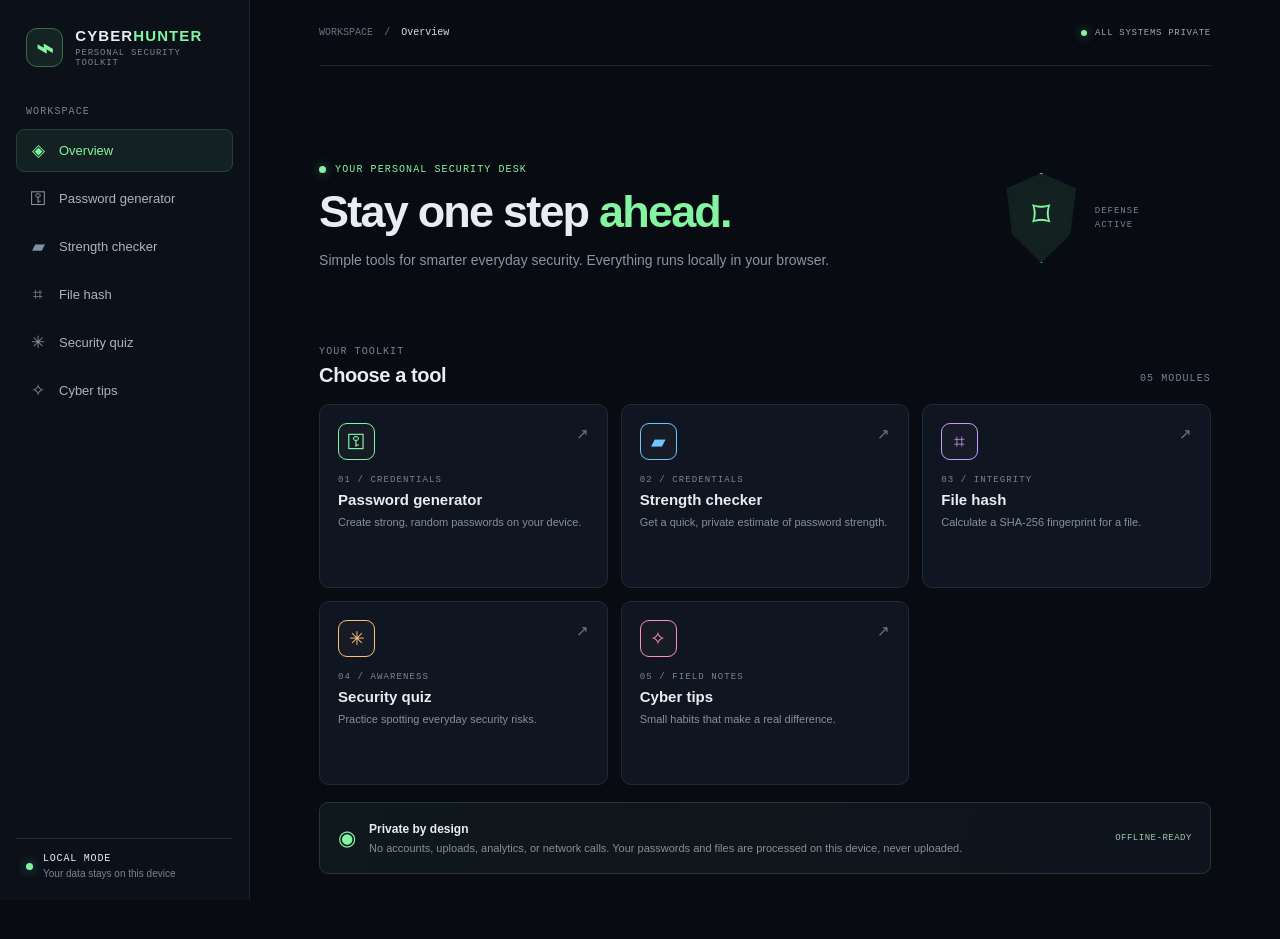
==== index.html @ 1e729fe3 "Add Cyber Hunter toolkit" ====
<!doctype html>
<html lang="en">
<head>
  <meta charset="UTF-8">
  <meta name="viewport" content="width=device-width, initial-scale=1">
  <meta name="theme-color" content="#080b12">
  <meta name="description" content="A local-first cybersecurity toolkit for stronger passwords and safer digital habits.">
  <title>Cyber Hunter — Desktop Security Toolkit</title>
  <link rel="stylesheet" href="style.css">
</head>
<body>
  <div class="app-shell">
    <aside class="sidebar">
      <a class="brand" href="#" aria-label="Cyber Hunter home"><span class="brand-mark" aria-hidden="true">⌁</span><span>CYBER<span class="brand-accent">HUNTER</span><small>PERSONAL SECURITY TOOLKIT</small></span></a>
      <p class="nav-label">WORKSPACE</p>
      <nav class="navigation" aria-label="Main navigation">
        <button class="nav-item active" type="button" data-panel="overview"><span aria-hidden="true">◈</span> Overview</button>
        <button class="nav-item" type="button" data-panel="password-generator"><span aria-hidden="true">⚿</span> Password generator</button>
        <button class="nav-item" type="button" data-panel="strength-checker"><span aria-hidden="true">▰</span> Strength checker</button>
        <button class="nav-item" type="button" data-panel="file-hash"><span aria-hidden="true">⌗</span> File hash</button>
        <button class="nav-item" type="button" data-panel="security-quiz"><span aria-hidden="true">✳</span> Security quiz</button>
        <button class="nav-item" type="button" data-panel="cyber-tips"><span aria-hidden="true">✧</span> Cyber tips</button>
      </nav>
      <div class="sidebar-footer"><span class="status-dot"></span><div><strong>LOCAL MODE</strong><small>Your data stays on this device</small></div></div>
    </aside>

    <main class="main-content">
      <header class="topbar"><div class="breadcrumb"><span>WORKSPACE</span><b>/</b><strong id="currentLocation">Overview</strong></div><div class="topbar-status"><span class="status-dot"></span> ALL SYSTEMS PRIVATE</div></header>

      <section id="overview" class="view active" aria-labelledby="welcomeTitle">
        <div class="welcome-row"><div><p class="eyebrow"><span class="status-dot"></span> YOUR PERSONAL SECURITY DESK</p><h1 id="welcomeTitle">Stay one step <span>ahead.</span></h1><p class="intro">Simple tools for smarter everyday security. Everything runs locally in your browser.</p></div><div class="shield-art" aria-hidden="true"><div class="shield">⌑</div><span>DEFENSE<br>ACTIVE</span></div></div>
        <div class="section-heading"><div><p class="eyebrow">YOUR TOOLKIT</p><h2>Choose a tool</h2></div><span class="section-count">05 MODULES</span></div>
        <div class="tool-grid">
          <button class="tool-card card-green" type="button" data-open="password-generator"><span class="card-icon" aria-hidden="true">⚿</span><span class="card-arrow" aria-hidden="true">↗</span><span class="card-kicker">01 / CREDENTIALS</span><strong>Password generator</strong><span>Create strong, random passwords on your device.</span></button>
          <button class="tool-card card-blue" type="button" data-open="strength-checker"><span class="card-icon" aria-hidden="true">▰</span><span class="card-arrow" aria-hidden="true">↗</span><span class="card-kicker">02 / CREDENTIALS</span><strong>Strength checker</strong><span>Get a quick, private estimate of password strength.</span></button>
          <button class="tool-card card-purple" type="button" data-open="file-hash"><span class="card-icon" aria-hidden="true">⌗</span><span class="card-arrow" aria-hidden="true">↗</span><span class="card-kicker">03 / INTEGRITY</span><strong>File hash</strong><span>Calculate a SHA-256 fingerprint for a file.</span></button>
          <button class="tool-card card-orange" type="button" data-open="security-quiz"><span class="card-icon" aria-hidden="true">✳</span><span class="card-arrow" aria-hidden="true">↗</span><span class="card-kicker">04 / AWARENESS</span><strong>Security quiz</strong><span>Practice spotting everyday security risks.</span></button>
          <button class="tool-card card-pink" type="button" data-open="cyber-tips"><span class="card-icon" aria-hidden="true">✧</span><span class="card-arrow" aria-hidden="true">↗</span><span class="card-kicker">05 / FIELD NOTES</span><strong>Cyber tips</strong><span>Small habits that make a real difference.</span></button>
        </div>
        <div class="privacy-banner"><span class="privacy-icon" aria-hidden="true">◉</span><div><strong>Private by design</strong><p>No accounts, uploads, analytics, or network calls. Your passwords and files are processed on this device, never uploaded.</p></div><span class="privacy-tag">OFFLINE-READY</span></div>
      </section>

      <section id="password-generator" class="view" aria-labelledby="generatorTitle" hidden>
        <div class="view-heading"><p class="eyebrow">01 / CREDENTIALS</p><h1 id="generatorTitle">Password <span>generator</span></h1><p class="intro">Generate a unique password with your device's secure random number generator.</p></div>
        <div class="workspace-card">
          <label class="field-label" for="generatedPassword">GENERATED PASSWORD</label>
          <div class="output-row"><input id="generatedPassword" class="password-output" type="text" readonly autocomplete="off" spellcheck="false" aria-label="Generated password"><button id="copyPassword" class="secondary-button" type="button">COPY</button><button id="generatePassword" class="icon-action" type="button" aria-label="Generate new password">↻</button></div>
          <div class="length-row"><label class="field-label" for="passwordLength">LENGTH <strong id="lengthValue">20</strong></label><input id="passwordLength" type="range" min="8" max="64" value="20"></div>
          <div class="options-grid">
            <label class="check-option"><input id="includeUppercase" type="checkbox" checked><span class="custom-check"></span> Uppercase letters <small>A–Z</small></label>
            <label class="check-option"><input id="includeLowercase" type="checkbox" checked><span class="custom-check"></span> Lowercase letters <small>a–z</small></label>
            <label class="check-option"><input id="includeNumbers" type="checkbox" checked><span class="custom-check"></span> Numbers <small>0–9</small></label>
            <label class="check-option"><input id="includeSymbols" type="checkbox" checked><span class="custom-check"></span> Symbols <small>!@#$…</small></label>
          </div>
          <p id="generatorMessage" class="feedback" aria-live="polite"></p>
          <button id="generatePasswordMain" class="primary-button" type="button"><span aria-hidden="true">✳</span> GENERATE PASSWORD</button>
        </div>
        <p class="note"><span aria-hidden="true">ⓘ</span> Use a different password for every account. Store it in a trusted password manager.</p>
      </section>

      <section id="strength-checker" class="view" aria-labelledby="checkerTitle" hidden>
        <div class="view-heading"><p class="eyebrow">02 / CREDENTIALS</p><h1 id="checkerTitle">Strength <span>checker</span></h1><p class="intro">Check password characteristics without sending them anywhere.</p></div>
        <div class="workspace-card">
          <label class="field-label" for="passwordToCheck">YOUR PASSWORD</label>
          <div class="input-wrap"><input id="passwordToCheck" type="password" autocomplete="new-password" placeholder="Type a password to check"><button id="togglePasswordVisibility" class="visibility-button" type="button" aria-label="Show password">SHOW</button></div>
          <div class="strength-meter" aria-label="Password strength"><span id="strengthFill"></span></div>
          <div class="strength-result"><strong id="strengthLabel">Waiting for input</strong><span id="strengthBits"></span></div>
          <ul id="strengthFeedback" class="strength-feedback"><li>Enter a password to see suggestions.</li></ul>
        </div>
        <p class="note"><span aria-hidden="true">ⓘ</span> This is a local estimate, not a guarantee against every attack. Avoid testing a password you currently use.</p>
      </section>

      <section id="file-hash" class="view" aria-labelledby="hashTitle" hidden>
        <div class="view-heading"><p class="eyebrow">03 / INTEGRITY</p><h1 id="hashTitle">File <span>hash</span></h1><p class="intro">Calculate a SHA-256 checksum in your browser to help verify file integrity.</p></div>
        <div class="workspace-card">
          <label id="fileDrop" class="drop-zone" for="fileInput"><span class="upload-icon" aria-hidden="true">↑</span><strong>Choose a file to hash</strong><span>Click to browse your device</span><input id="fileInput" type="file"></label>
          <p id="fileStatus" class="file-status" aria-live="polite">Files are read locally and are not uploaded.</p>
          <div id="hashResult" class="hash-result hidden"><div class="hash-result-heading"><span>SHA-256</span><button id="copyHash" class="secondary-button" type="button">COPY HASH</button></div><code id="hashValue"></code></div>
          <p id="hashError" class="feedback error" aria-live="polite"></p>
        </div>
        <p class="note"><span aria-hidden="true">ⓘ</span> A matching hash helps detect changes, but does not prove a file is safe or trustworthy.</p>
      </section>

      <section id="security-quiz" class="view" aria-labelledby="quizTitle" hidden>
        <div class="view-heading"><p class="eyebrow">04 / AWARENESS</p><h1 id="quizTitle">Security <span>quiz</span></h1><p class="intro">Five quick scenarios. See how your everyday security instincts stack up.</p></div>
        <div class="workspace-card quiz-card">
          <div class="quiz-progress"><span id="quizStep">QUESTION 01 / 05</span><div class="progress-track"><span id="quizProgress"></span></div></div>
          <h2 id="quizQuestion"></h2><div id="quizOptions" class="quiz-options"></div><p id="quizFeedback" class="quiz-feedback" aria-live="polite"></p>
          <button id="quizNext" class="primary-button" type="button" disabled>CHECK ANSWER</button>
          <div id="quizComplete" class="quiz-complete hidden"><strong id="quizScore"></strong><p id="quizSummary"></p><button id="quizRestart" class="secondary-button" type="button">PLAY AGAIN</button></div>
        </div>
      </section>

      <section id="cyber-tips" class="view" aria-labelledby="tipsTitle" hidden>
        <div class="view-heading"><p class="eyebrow">05 / FIELD NOTES</p><h1 id="tipsTitle">Cyber <span>tips</span></h1><p class="intro">Practical reminders for safer digital habits.</p></div>
        <div class="tip-feature"><div class="tip-orbit" aria-hidden="true">✧</div><p class="eyebrow">TODAY'S FIELD NOTE</p><h2 id="tipTitle"></h2><p id="tipDescription"></p><div class="tip-controls"><span id="tipCount"></span><button id="nextTip" class="secondary-button" type="button">NEXT TIP <span aria-hidden="true">→</span></button></div></div>
        <div class="tip-reminder"><span aria-hidden="true">◈</span><p><strong>Remember:</strong> Security is a habit, not a one-time setting.</p></div>
      </section>
    </main>
  </div>
  <script src="script.js"></script>
</body>
</html>
---- style.css ----
:root {
  color-scheme: dark; --bg: #080b12; --sidebar: #0c1019; --panel: #101621; --line: #202a37;
  --muted: #788493; --text: #e8edf2; --green: #83f5a1; --mono: "DM Mono", Consolas, monospace;
  font-family: "DM Sans", "Segoe UI", sans-serif;
}
* { box-sizing: border-box; }
body { margin: 0; min-width: 320px; min-height: 100vh; background: var(--bg); color: var(--text); }
button, input { font: inherit; }
button { color: inherit; }
button:focus-visible, input:focus-visible, a:focus-visible, label:focus-within { outline: 2px solid var(--green); outline-offset: 3px; }
.app-shell { display: flex; min-height: 100vh; }
.sidebar { position: fixed; inset: 0 auto 0 0; z-index: 2; display: flex; width: 250px; flex-direction: column; padding: 27px 16px 18px; border-right: 1px solid #1c2531; background: var(--sidebar); }
.brand { display: flex; align-items: center; gap: 12px; padding: 0 10px 38px; color: var(--text); font-size: 15px; font-weight: 800; letter-spacing: 1.1px; text-decoration: none; }
.brand-mark { display: grid; width: 39px; height: 39px; place-items: center; border: 1px solid #356f49; border-radius: 11px; background: rgba(131,245,161,.08); color: var(--green); font-size: 29px; }
.brand-accent { color: var(--green); }
.brand small { display: block; margin-top: 4px; color: #788493; font: 9px var(--mono); letter-spacing: .8px; }
.nav-label, .eyebrow, .field-label, .card-kicker, .section-count { color: var(--muted); font: 10px var(--mono); letter-spacing: 1.1px; }
.nav-label { margin: 0 10px 12px; }
.navigation { display: grid; gap: 5px; }
.nav-item { display: flex; align-items: center; gap: 12px; min-height: 43px; padding: 0 12px; border: 1px solid transparent; border-radius: 8px; background: transparent; color: #aab4c0; cursor: pointer; font-size: 13px; text-align: left; transition: .18s ease; }
.nav-item span { width: 18px; color: #81909f; font-size: 17px; text-align: center; }
.nav-item:hover { background: #121b26; color: var(--text); }
.nav-item.active { border-color: #24422f; background: rgba(131,245,161,.07); color: var(--green); }
.nav-item.active span { color: var(--green); }
.sidebar-footer { display: flex; align-items: center; gap: 10px; margin-top: auto; padding: 14px 10px 3px; border-top: 1px solid var(--line); }
.status-dot { display: inline-block; flex: 0 0 auto; width: 7px; height: 7px; border-radius: 50%; background: var(--green); box-shadow: 0 0 11px rgba(131,245,161,.5); }
.sidebar-footer strong { display: block; font: 10px var(--mono); letter-spacing: .8px; }
.sidebar-footer small { display: block; margin-top: 4px; color: var(--muted); font-size: 10px; }
.main-content { width: calc(100% - 250px); max-width: 1440px; min-height: 100vh; margin-left: 250px; padding: 0 5.4%; }
.topbar { display: flex; height: 66px; align-items: center; justify-content: space-between; border-bottom: 1px solid #1b2430; }
.breadcrumb { display: flex; align-items: center; gap: 11px; font: 10px var(--mono); }
.breadcrumb span, .breadcrumb b { color: #677483; font-weight: 400; }
.breadcrumb strong { color: #d3dae2; font-weight: 500; }
.topbar-status { display: flex; align-items: center; gap: 8px; color: #9aa8b5; font: 9px var(--mono); letter-spacing: .7px; }
.topbar-status .status-dot { width: 6px; height: 6px; }
.view { display: none; max-width: 1040px; margin: 0 auto; padding: 47px 0 65px; animation: appear .22s ease-out; }
.view.active { display: block; }
.view[hidden] { display: none !important; }
@keyframes appear { from { opacity: 0; transform: translateY(4px); } to { opacity: 1; transform: translateY(0); } }
.welcome-row { display: flex; min-height: 210px; align-items: center; justify-content: space-between; }
.eyebrow { margin: 0 0 12px; }
.welcome-row .eyebrow { display: flex; align-items: center; gap: 9px; color: var(--green); }
h1 { margin: 0; font-size: clamp(32px, 4vw, 45px); font-weight: 600; letter-spacing: -1.8px; line-height: 1.12; }
h1 span { color: var(--green); }
.intro { max-width: 580px; margin: 12px 0 0; color: #8995a2; font-size: 14px; line-height: 1.65; }
.shield-art { display: flex; align-items: center; gap: 14px; margin-right: 8%; color: #738393; font: 9px/1.6 var(--mono); letter-spacing: 1px; }
.shield { display: grid; width: 79px; height: 90px; place-items: center; clip-path: polygon(50% 0,94% 17%,87% 68%,50% 100%,13% 68%,6% 17%); border: 1px solid var(--green); background: rgba(131,245,161,.08); color: var(--green); font-size: 36px; filter: drop-shadow(0 0 14px rgba(131,245,161,.2)); }
.section-heading { display: flex; align-items: end; justify-content: space-between; margin: 23px 0 17px; }
.section-heading .eyebrow { margin-bottom: 7px; }
h2 { margin: 0; font-size: 20px; font-weight: 600; letter-spacing: -.4px; }
.section-count { padding-bottom: 3px; }
.tool-grid { display: grid; grid-template-columns: repeat(3,minmax(0,1fr)); gap: 13px; }
.tool-card { position: relative; display: flex; min-height: 184px; flex-direction: column; align-items: flex-start; padding: 18px; overflow: hidden; border: 1px solid var(--line); border-radius: 10px; background: var(--panel); cursor: pointer; text-align: left; transition: border-color .2s,transform .2s,background .2s; }
.tool-card:hover { transform: translateY(-2px); border-color: #3b4a58; background: #131c28; }
.card-icon { display: grid; width: 37px; height: 37px; place-items: center; margin-bottom: 15px; border: 1px solid currentColor; border-radius: 9px; background: rgba(255,255,255,.025); font-size: 19px; }
.card-arrow { position: absolute; top: 20px; right: 18px; color: #687686; font-size: 15px; }
.card-kicker { margin-bottom: 6px; font-size: 9px; }
.tool-card strong { font-size: 15px; font-weight: 600; }
.tool-card > span:last-child { margin-top: 6px; color: #84909d; font-size: 11px; line-height: 1.5; }
.card-green .card-icon { color: var(--green); }.card-blue .card-icon { color: #70c5ff; }.card-purple .card-icon { color: #c49bff; }.card-orange .card-icon { color: #ffbe76; }.card-pink .card-icon { color: #ff8fbb; }
.privacy-banner { display: flex; align-items: center; gap: 13px; margin-top: 17px; padding: 16px 18px; border: 1px solid #26362e; border-radius: 9px; background: linear-gradient(105deg,rgba(131,245,161,.055),rgba(16,22,33,.8)); }
.privacy-icon { color: var(--green); font-size: 21px; }
.privacy-banner strong { font-size: 12px; font-weight: 600; }
.privacy-banner p { margin: 3px 0 0; color: #85918e; font-size: 11px; line-height: 1.5; }
.privacy-tag { margin-left: auto; color: #9ac9a7; font: 9px var(--mono); letter-spacing: .5px; white-space: nowrap; }
.view-heading { margin: 5px 0 27px; }
.view-heading .eyebrow { color: var(--green); }
.workspace-card { max-width: 720px; padding: 25px; border: 1px solid var(--line); border-radius: 10px; background: var(--panel); }
.field-label { display: flex; align-items: center; justify-content: space-between; margin-bottom: 10px; }
.field-label strong { color: var(--green); font-size: 13px; font-weight: 500; }
.output-row { display: flex; gap: 8px; }
.password-output, .input-wrap input { width: 100%; min-width: 0; height: 48px; padding: 0 13px; border: 1px solid #2a3542; border-radius: 7px; outline: none; background: #0a1018; color: var(--green); font: 14px var(--mono); }
.password-output { font-size: 16px; }
.secondary-button, .icon-action, .visibility-button { min-height: 40px; padding: 0 14px; border: 1px solid #2c3947; border-radius: 7px; background: #141d29; color: #d5dde5; cursor: pointer; font: 10px var(--mono); letter-spacing: .5px; transition: .16s ease; }
.secondary-button:hover, .icon-action:hover, .visibility-button:hover { border-color: var(--green); color: var(--green); }
.icon-action { width: 48px; padding: 0; color: var(--green); font-size: 20px; }
.length-row { margin: 25px 0 17px; }
.length-row .field-label { margin-bottom: 12px; }
input[type="range"] { width: 100%; height: 4px; accent-color: var(--green); cursor: pointer; }
.options-grid { display: grid; grid-template-columns: repeat(2,1fr); gap: 11px; margin-top: 19px; }
.check-option { display: flex; align-items: center; gap: 9px; color: #d0d7df; font-size: 12px; cursor: pointer; }
.check-option input { position: absolute; width: 1px; height: 1px; opacity: 0; }
.custom-check { display: grid; width: 16px; height: 16px; place-items: center; border: 1px solid #455363; border-radius: 4px; }
.check-option input:checked + .custom-check { border-color: var(--green); background: var(--green); }
.check-option input:checked + .custom-check::after { content: "✓"; color: #0b1510; font-size: 11px; font-weight: 800; }
.check-option input:focus-visible + .custom-check { outline: 2px solid var(--green); outline-offset: 3px; }
.check-option small { margin-left: auto; color: #748190; font: 10px var(--mono); }
.primary-button { width: 100%; min-height: 47px; margin-top: 20px; border: 1px solid #69c982; border-radius: 7px; background: var(--green); color: #0a1710; cursor: pointer; font: 11px var(--mono); font-weight: 500; letter-spacing: .6px; transition: .18s ease; }
.primary-button:hover:not(:disabled) { background: #a1ffb7; box-shadow: 0 0 22px rgba(131,245,161,.12); }
.primary-button:disabled { border-color: #303b48; background: #202a35; color: #7d8995; cursor: not-allowed; }
.feedback { min-height: 17px; margin: 10px 0 0; color: #9aa7b4; font-size: 11px; }
.feedback.error { color: #ff8f8f; }
.note { display: flex; align-items: flex-start; gap: 8px; max-width: 720px; margin: 15px 0; color: #8693a0; font-size: 11px; line-height: 1.55; }
.note span { color: var(--green); }
.input-wrap { position: relative; }
.input-wrap input { padding-right: 68px; color: var(--text); font: 13px "DM Sans",sans-serif; }
.visibility-button { position: absolute; top: 5px; right: 5px; min-height: 37px; padding: 0 11px; font-size: 9px; }
.strength-meter { height: 5px; margin-top: 19px; overflow: hidden; border-radius: 5px; background: #25303b; }
.strength-meter span { display: block; width: 0; height: 100%; border-radius: inherit; background: #ff7070; transition: width .25s,background .25s; }
.strength-result { display: flex; justify-content: space-between; margin-top: 9px; font-size: 12px; }
.strength-result strong { font-weight: 600; }.strength-result span { color: #84909d; font: 10px var(--mono); }
.strength-feedback { display: grid; gap: 8px; margin: 18px 0 0; padding: 0; list-style: none; }
.strength-feedback li { color: #9aa6b2; font-size: 12px; }
.strength-feedback li::before { content: "›"; margin-right: 9px; color: var(--green); }
.drop-zone { display: flex; min-height: 190px; flex-direction: column; align-items: center; justify-content: center; gap: 9px; border: 1px dashed #3b4958; border-radius: 8px; background: #0c131d; cursor: pointer; transition: .18s ease; }
.drop-zone:hover, .drop-zone.dragging { border-color: var(--green); background: rgba(131,245,161,.035); }
.drop-zone input { position: absolute; width: 1px; height: 1px; overflow: hidden; clip: rect(0,0,0,0); }
.upload-icon { display: grid; width: 39px; height: 39px; place-items: center; border: 1px solid #354b3c; border-radius: 50%; color: var(--green); font-size: 20px; }
.drop-zone strong { font-size: 13px; font-weight: 600; }.drop-zone > span:last-of-type { color: #83909c; font-size: 11px; }
.file-status { margin: 12px 0 0; color: #83909c; font-size: 11px; overflow-wrap: anywhere; }
.hash-result { margin-top: 20px; padding: 15px; border: 1px solid #26333f; border-radius: 7px; background: #0a1018; }
.hash-result-heading { display: flex; align-items: center; justify-content: space-between; margin-bottom: 11px; color: var(--green); font: 10px var(--mono); }
.hash-result code { display: block; color: #c3ced8; font: 11px/1.7 var(--mono); overflow-wrap: anywhere; user-select: text; }
.quiz-card { max-width: 720px; }
.quiz-progress { display: flex; align-items: center; justify-content: space-between; gap: 20px; color: var(--green); font: 10px var(--mono); }
.progress-track { width: 45%; height: 4px; overflow: hidden; border-radius: 4px; background: #28323d; }.progress-track span { display: block; width: 20%; height: 100%; background: var(--green); transition: width .25s; }
.quiz-card h2 { margin: 27px 0 19px; font-size: 18px; line-height: 1.5; }
.quiz-options { display: grid; gap: 9px; }
.quiz-option { width: 100%; padding: 13px 15px; border: 1px solid #2a3542; border-radius: 7px; background: #0d141e; color: #c7d0d9; cursor: pointer; font-size: 12px; line-height: 1.5; text-align: left; transition: .15s ease; }
.quiz-option:hover:not(:disabled), .quiz-option.selected { border-color: #68be80; background: rgba(131,245,161,.055); color: var(--text); }
.quiz-option.correct { border-color: #62c47b; background: rgba(131,245,161,.1); }.quiz-option.incorrect { border-color: #c95d67; background: rgba(255,100,115,.07); }.quiz-option:disabled { cursor: default; }
.quiz-feedback { min-height: 18px; margin: 14px 0 0; color: #aab6c1; font-size: 12px; line-height: 1.6; }
.quiz-complete { padding-top: 18px; text-align: center; }.quiz-complete strong { color: var(--green); font-size: 30px; }.quiz-complete p { color: #98a4af; font-size: 12px; }.quiz-complete .secondary-button { margin-top: 10px; }
.tip-feature { position: relative; max-width: 720px; min-height: 300px; padding: 38px; overflow: hidden; border: 1px solid #314537; border-radius: 10px; background: radial-gradient(ellipse at 92% 10%,rgba(131,245,161,.095),transparent 38%),var(--panel); }
.tip-feature .eyebrow { color: var(--green); }.tip-feature h2 { max-width: 500px; margin-top: 28px; font-size: 25px; line-height: 1.35; }
.tip-feature > p:not(.eyebrow) { max-width: 500px; margin-top: 12px; color: #9aa6b2; font-size: 13px; line-height: 1.75; }
.tip-orbit { position: absolute; top: 17px; right: 38px; color: rgba(131,245,161,.16); font-size: 120px; line-height: 1; }
.tip-controls { display: flex; align-items: center; justify-content: space-between; margin-top: 33px; }.tip-controls > span { color: #82909d; font: 10px var(--mono); }
.tip-reminder { display: flex; align-items: center; gap: 11px; max-width: 720px; margin-top: 14px; padding: 14px 17px; border: 1px solid var(--line); border-radius: 8px; color: var(--green); }
.tip-reminder p { margin: 0; color: #9ba7b2; font-size: 11px; }.tip-reminder strong { color: #dce5eb; }
@media (max-width: 1050px) { .main-content { padding-right: 4%; padding-left: 4%; }.tool-grid { grid-template-columns: repeat(2,minmax(0,1fr)); } }
@media (max-width: 720px) {
  .sidebar { position: sticky; top: 0; bottom: auto; width: 100%; height: auto; padding: 12px 12px 0; border-right: 0; border-bottom: 1px solid #1c2531; }
  .app-shell { display: block; }.brand { padding: 0 4px 11px; font-size: 13px; }.brand-mark { width: 34px; height: 34px; }
  .nav-label, .sidebar-footer { display: none; }.navigation { display: flex; gap: 4px; padding-bottom: 9px; overflow-x: auto; scrollbar-width: thin; }
  .nav-item { flex: 0 0 auto; min-height: 36px; gap: 6px; padding: 0 9px; font-size: 10px; white-space: nowrap; }.nav-item span { width: auto; font-size: 13px; }
  .main-content { width: 100%; min-height: auto; margin: 0; padding: 0 20px; }.topbar { height: 48px; }.topbar-status { font-size: 8px; }
  .view { padding-top: 30px; }.welcome-row { min-height: 190px; }.shield-art { margin-right: 0; }.shield { width: 55px; height: 64px; font-size: 25px; }.shield-art > span { display: none; }
  .tool-grid { gap: 9px; }.tool-card { min-height: 170px; padding: 14px; }.privacy-tag { display: none; }
}
@media (max-width: 480px) {
  .main-content { padding: 0 14px; }.topbar-status { letter-spacing: 0; }.welcome-row { min-height: 180px; }
  h1 { font-size: 34px; }.intro { font-size: 12px; }.section-heading { margin-top: 15px; }
  .tool-grid { grid-template-columns: 1fr 1fr; }.tool-card { min-height: 166px; padding: 12px; }.card-icon { width: 32px; height: 32px; margin-bottom: 12px; }
  .tool-card strong { font-size: 12px; }.tool-card > span:last-child { font-size: 10px; }.card-kicker { font-size: 8px; letter-spacing: .5px; }
  .privacy-banner { align-items: flex-start; padding: 13px; }.privacy-banner p { font-size: 10px; }.workspace-card { padding: 17px; }
  .output-row { gap: 5px; }.password-output { padding: 0 9px; font-size: 12px; }.secondary-button { padding: 0 10px; }.icon-action { width: 40px; }
  .check-option { gap: 7px; font-size: 10px; }.check-option small { font-size: 8px; }.tip-feature { min-height: 300px; padding: 25px 20px; }.tip-feature h2 { font-size: 21px; }
}
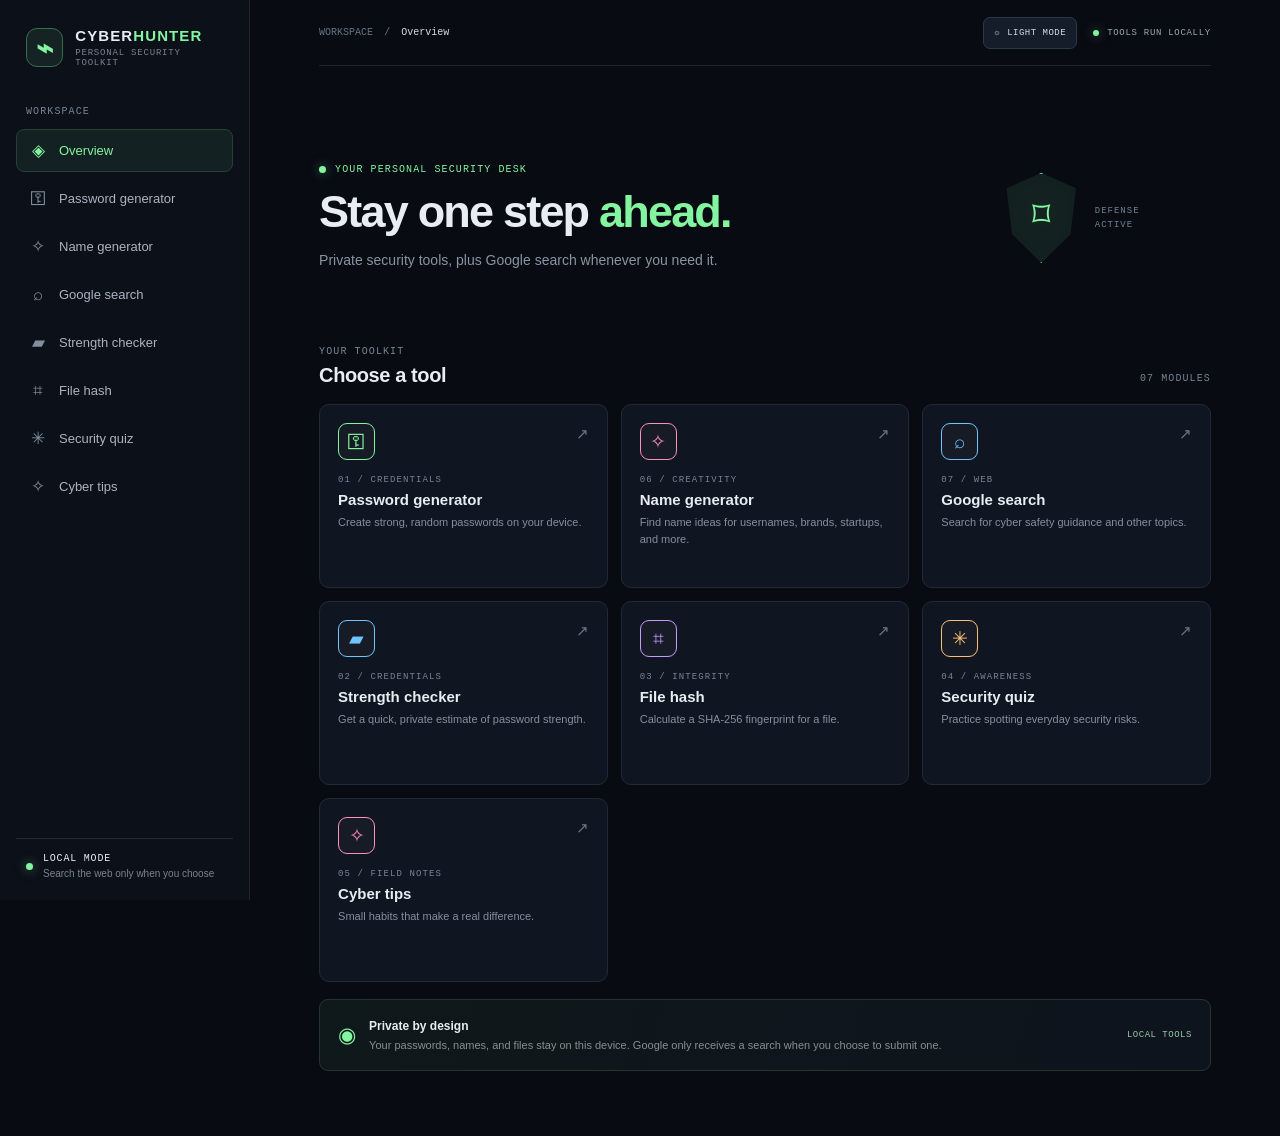
==== commit c1a68554: "Add Google search and name generator features" ====
--- a/index.html
+++ b/index.html
@@ -6,7 +6,7 @@
   <meta charset="UTF-8">
   <meta name="viewport" content="width=device-width, initial-scale=1">
   <meta name="theme-color" content="#080b12">
-  <meta name="description" content="A local-first cybersecurity toolkit for stronger passwords and safer digital habits.">
+  <meta name="description" content="A local-first cybersecurity toolkit with password, name, and cyber awareness tools.">
   <title>Cyber Hunter — Desktop Security Toolkit</title>
   <link rel="stylesheet" href="style.css">
 </head>
@@ -18,28 +18,32 @@
       <nav class="navigation" aria-label="Main navigation">
         <button class="nav-item active" type="button" data-panel="overview"><span aria-hidden="true">◈</span> Overview</button>
         <button class="nav-item" type="button" data-panel="password-generator"><span aria-hidden="true">⚿</span> Password generator</button>
+        <button class="nav-item" type="button" data-panel="name-generator"><span aria-hidden="true">✧</span> Name generator</button>
+        <button class="nav-item" type="button" data-panel="google-search"><span aria-hidden="true">⌕</span> Google search</button>
         <button class="nav-item" type="button" data-panel="strength-checker"><span aria-hidden="true">▰</span> Strength checker</button>
         <button class="nav-item" type="button" data-panel="file-hash"><span aria-hidden="true">⌗</span> File hash</button>
         <button class="nav-item" type="button" data-panel="security-quiz"><span aria-hidden="true">✳</span> Security quiz</button>
         <button class="nav-item" type="button" data-panel="cyber-tips"><span aria-hidden="true">✧</span> Cyber tips</button>
       </nav>
-      <div class="sidebar-footer"><span class="status-dot"></span><div><strong>LOCAL MODE</strong><small>Your data stays on this device</small></div></div>
+      <div class="sidebar-footer"><span class="status-dot"></span><div><strong>LOCAL MODE</strong><small>Search the web only when you choose</small></div></div>
     </aside>
 
     <main class="main-content">
-      <header class="topbar"><div class="breadcrumb"><span>WORKSPACE</span><b>/</b><strong id="currentLocation">Overview</strong></div><div class="topbar-status"><span class="status-dot"></span> ALL SYSTEMS PRIVATE</div></header>
+      <header class="topbar"><div class="breadcrumb"><span>WORKSPACE</span><b>/</b><strong id="currentLocation">Overview</strong></div><div class="topbar-actions"><button id="themeToggle" class="theme-toggle" type="button" aria-label="Switch to light mode" aria-pressed="false"><span id="themeToggleIcon" aria-hidden="true">☼</span><span id="themeToggleLabel">LIGHT MODE</span></button><div class="topbar-status"><span class="status-dot"></span> TOOLS RUN LOCALLY</div></div></header>
 
       <section id="overview" class="view active" aria-labelledby="welcomeTitle">
-        <div class="welcome-row"><div><p class="eyebrow"><span class="status-dot"></span> YOUR PERSONAL SECURITY DESK</p><h1 id="welcomeTitle">Stay one step <span>ahead.</span></h1><p class="intro">Simple tools for smarter everyday security. Everything runs locally in your browser.</p></div><div class="shield-art" aria-hidden="true"><div class="shield">⌑</div><span>DEFENSE<br>ACTIVE</span></div></div>
-        <div class="section-heading"><div><p class="eyebrow">YOUR TOOLKIT</p><h2>Choose a tool</h2></div><span class="section-count">05 MODULES</span></div>
+        <div class="welcome-row"><div><p class="eyebrow"><span class="status-dot"></span> YOUR PERSONAL SECURITY DESK</p><h1 id="welcomeTitle">Stay one step <span>ahead.</span></h1><p class="intro">Private security tools, plus Google search whenever you need it.</p></div><div class="shield-art" aria-hidden="true"><div class="shield">⌑</div><span>DEFENSE<br>ACTIVE</span></div></div>
+        <div class="section-heading"><div><p class="eyebrow">YOUR TOOLKIT</p><h2>Choose a tool</h2></div><span class="section-count">07 MODULES</span></div>
         <div class="tool-grid">
           <button class="tool-card card-green" type="button" data-open="password-generator"><span class="card-icon" aria-hidden="true">⚿</span><span class="card-arrow" aria-hidden="true">↗</span><span class="card-kicker">01 / CREDENTIALS</span><strong>Password generator</strong><span>Create strong, random passwords on your device.</span></button>
+          <button class="tool-card card-pink" type="button" data-open="name-generator"><span class="card-icon" aria-hidden="true">✧</span><span class="card-arrow" aria-hidden="true">↗</span><span class="card-kicker">06 / CREATIVITY</span><strong>Name generator</strong><span>Find name ideas for usernames, brands, startups, and more.</span></button>
+          <button class="tool-card card-blue" type="button" data-open="google-search"><span class="card-icon" aria-hidden="true">⌕</span><span class="card-arrow" aria-hidden="true">↗</span><span class="card-kicker">07 / WEB</span><strong>Google search</strong><span>Search for cyber safety guidance and other topics.</span></button>
           <button class="tool-card card-blue" type="button" data-open="strength-checker"><span class="card-icon" aria-hidden="true">▰</span><span class="card-arrow" aria-hidden="true">↗</span><span class="card-kicker">02 / CREDENTIALS</span><strong>Strength checker</strong><span>Get a quick, private estimate of password strength.</span></button>
           <button class="tool-card card-purple" type="button" data-open="file-hash"><span class="card-icon" aria-hidden="true">⌗</span><span class="card-arrow" aria-hidden="true">↗</span><span class="card-kicker">03 / INTEGRITY</span><strong>File hash</strong><span>Calculate a SHA-256 fingerprint for a file.</span></button>
           <button class="tool-card card-orange" type="button" data-open="security-quiz"><span class="card-icon" aria-hidden="true">✳</span><span class="card-arrow" aria-hidden="true">↗</span><span class="card-kicker">04 / AWARENESS</span><strong>Security quiz</strong><span>Practice spotting everyday security risks.</span></button>
           <button class="tool-card card-pink" type="button" data-open="cyber-tips"><span class="card-icon" aria-hidden="true">✧</span><span class="card-arrow" aria-hidden="true">↗</span><span class="card-kicker">05 / FIELD NOTES</span><strong>Cyber tips</strong><span>Small habits that make a real difference.</span></button>
         </div>
-        <div class="privacy-banner"><span class="privacy-icon" aria-hidden="true">◉</span><div><strong>Private by design</strong><p>No accounts, uploads, analytics, or network calls. Your passwords and files are processed on this device, never uploaded.</p></div><span class="privacy-tag">OFFLINE-READY</span></div>
+        <div class="privacy-banner"><span class="privacy-icon" aria-hidden="true">◉</span><div><strong>Private by design</strong><p>Your passwords, names, and files stay on this device. Google only receives a search when you choose to submit one.</p></div><span class="privacy-tag">LOCAL TOOLS</span></div>
       </section>
 
       <section id="password-generator" class="view" aria-labelledby="generatorTitle" hidden>
@@ -58,6 +62,57 @@
           <button id="generatePasswordMain" class="primary-button" type="button"><span aria-hidden="true">✳</span> GENERATE PASSWORD</button>
         </div>
         <p class="note"><span aria-hidden="true">ⓘ</span> Use a different password for every account. Store it in a trusted password manager.</p>
+      </section>
+
+      <section id="name-generator" class="view" aria-labelledby="nameGeneratorTitle" hidden>
+        <div class="view-heading"><p class="eyebrow">06 / CREATIVITY</p><h1 id="nameGeneratorTitle">Name <span>generator</span></h1><p class="intro">Choose a category, add an optional keyword, and generate fresh name ideas.</p></div>
+        <div class="workspace-card">
+          <label class="field-label" for="nameCategory">NAME CATEGORY</label>
+          <select id="nameCategory" class="name-input">
+            <option value="username">Username</option>
+            <option value="brand">Brand Name</option>
+            <option value="startup">Startup Name</option>
+            <option value="gaming">Gaming Name</option>
+            <option value="youtube">YouTube Channel Name</option>
+            <option value="domain">Domain Name</option>
+          </select>
+          <label class="field-label" for="nameKeyword">KEYWORD <span>OPTIONAL</span></label>
+          <input id="nameKeyword" class="name-input" type="text" maxlength="22" autocomplete="off" placeholder="Enter your name or a keyword">
+          <fieldset class="name-filter-set">
+            <legend class="field-label">EXTRA FILTERS</legend>
+            <div class="name-filter-grid">
+              <label class="check-option"><input type="checkbox" value="short"><span class="custom-check"></span>Short names</label>
+              <label class="check-option"><input type="checkbox" value="professional"><span class="custom-check"></span>Professional names</label>
+              <label class="check-option"><input type="checkbox" value="modern"><span class="custom-check"></span>Modern names</label>
+              <label class="check-option"><input type="checkbox" value="tech"><span class="custom-check"></span>Tech names</label>
+              <label class="check-option"><input type="checkbox" value="anime"><span class="custom-check"></span>Anime names</label>
+              <label class="check-option"><input type="checkbox" value="cyber"><span class="custom-check"></span>Cyber names</label>
+              <label class="check-option"><input type="checkbox" value="one-word"><span class="custom-check"></span>One-word names</label>
+            </div>
+          </fieldset>
+          <p id="nameGeneratorMessage" class="feedback" aria-live="polite">Choose a category and generate suggestions.</p>
+          <button id="generateNames" class="primary-button" type="button"><span aria-hidden="true">✳</span> GENERATE NAMES</button>
+        </div>
+        <div id="nameResults" class="name-results" aria-label="Name suggestions" aria-live="polite"></div>
+        <p class="note"><span aria-hidden="true">ⓘ</span> Suggestions are generated locally. Check availability before using a name for a username, brand, or domain.</p>
+      </section>
+
+      <section id="google-search" class="view" aria-labelledby="googleSearchTitle" hidden>
+        <div class="view-heading"><p class="eyebrow">07 / WEB</p><h1 id="googleSearchTitle">Google <span>search</span></h1><p class="intro">Search the web for cyber safety information or any other topic.</p></div>
+        <div class="workspace-card">
+          <form id="googleSearchForm" class="google-search-form" action="https://www.google.com/search" method="get">
+            <label class="field-label" for="googleQuery">SEARCH THE WEB</label>
+            <div class="google-search-row"><input id="googleQuery" class="name-input" type="search" name="q" autocomplete="off" placeholder="Search Google..." required><button class="primary-button" type="submit">SEARCH GOOGLE ↗</button></div>
+          </form>
+          <p class="field-label quick-search-label">POPULAR CYBER TOPICS</p>
+          <div class="quick-searches">
+            <button class="quick-search" type="button" data-query="cybercrime awareness and prevention">Cybercrime awareness</button>
+            <button class="quick-search" type="button" data-query="how to recognize phishing emails">Phishing safety</button>
+            <button class="quick-search" type="button" data-query="online fraud prevention tips">Online fraud prevention</button>
+            <button class="quick-search" type="button" data-query="how to report cybercrime in India">Report cybercrime</button>
+          </div>
+          <p class="feedback">Google results open in this tab because Google blocks embedding search pages. Use your browser's Back button to return to Cyber Hunter.</p>
+        </div>
       </section>
 
       <section id="strength-checker" class="view" aria-labelledby="checkerTitle" hidden>
--- a/style.css
+++ b/style.css
@@ -28,6 +28,9 @@
 .sidebar-footer small { display: block; margin-top: 4px; color: var(--muted); font-size: 10px; }
 .main-content { width: calc(100% - 250px); max-width: 1440px; min-height: 100vh; margin-left: 250px; padding: 0 5.4%; }
 .topbar { display: flex; height: 66px; align-items: center; justify-content: space-between; border-bottom: 1px solid #1b2430; }
+.topbar-actions { display: flex; align-items: center; gap: 16px; }
+.theme-toggle { display: flex; min-height: 32px; align-items: center; gap: 7px; padding: 0 10px; border: 1px solid #2c3947; border-radius: 7px; background: #141d29; color: #d5dde5; cursor: pointer; font: 9px var(--mono); letter-spacing: .5px; transition: .18s ease; }
+.theme-toggle:hover { border-color: var(--green); color: var(--green); }
 .breadcrumb { display: flex; align-items: center; gap: 11px; font: 10px var(--mono); }
 .breadcrumb span, .breadcrumb b { color: #677483; font-weight: 400; }
 .breadcrumb strong { color: #d3dae2; font-weight: 500; }
@@ -71,6 +74,25 @@
 .output-row { display: flex; gap: 8px; }
 .password-output, .input-wrap input { width: 100%; min-width: 0; height: 48px; padding: 0 13px; border: 1px solid #2a3542; border-radius: 7px; outline: none; background: #0a1018; color: var(--green); font: 14px var(--mono); }
 .password-output { font-size: 16px; }
+.name-input { width: 100%; height: 44px; margin-bottom: 20px; padding: 0 13px; border: 1px solid #2a3542; border-radius: 7px; background: #0a1018; color: var(--text); font-size: 13px; }
+.name-input::placeholder { color: #647180; }
+.google-search-row { display: flex; align-items: stretch; gap: 8px; }
+.google-search-row .name-input { min-width: 0; flex: 1; margin: 0; }
+.google-search-row .primary-button { width: auto; min-width: 145px; margin: 0; padding: 0 16px; }
+.quick-search-label { margin-top: 25px; }
+.quick-searches { display: flex; flex-wrap: wrap; gap: 8px; }
+.quick-search { min-height: 35px; padding: 0 11px; border: 1px solid #2c3947; border-radius: 18px; background: #141d29; color: #cbd5df; cursor: pointer; font-size: 11px; transition: .16s ease; }
+.quick-search:hover { border-color: var(--green); color: var(--green); }
+.field-label > span { color: #718090; font-size: 9px; }
+.name-filter-set { margin: 0; padding: 0; border: 0; }
+.name-filter-set legend { width: 100%; padding: 0; }
+.name-filter-grid { display: grid; grid-template-columns: repeat(2,minmax(0,1fr)); gap: 12px 16px; }
+.name-results { display: grid; max-width: 720px; grid-template-columns: repeat(2,minmax(0,1fr)); gap: 9px; margin-top: 14px; }
+.name-suggestion { display: flex; min-width: 0; align-items: center; gap: 10px; padding: 11px 12px; border: 1px solid var(--line); border-radius: 8px; background: var(--panel); animation: suggestion-appear .2s ease-out both; }
+@keyframes suggestion-appear { from { opacity: 0; transform: translateY(4px); } to { opacity: 1; transform: translateY(0); } }
+.suggestion-number { color: #758391; font: 10px var(--mono); }
+.name-suggestion strong { min-width: 0; flex: 1; color: var(--text); font: 12px var(--mono); overflow-wrap: anywhere; }
+.name-suggestion .secondary-button { min-height: 34px; padding: 0 9px; }
 .secondary-button, .icon-action, .visibility-button { min-height: 40px; padding: 0 14px; border: 1px solid #2c3947; border-radius: 7px; background: #141d29; color: #d5dde5; cursor: pointer; font: 10px var(--mono); letter-spacing: .5px; transition: .16s ease; }
 .secondary-button:hover, .icon-action:hover, .visibility-button:hover { border-color: var(--green); color: var(--green); }
 .icon-action { width: 48px; padding: 0; color: var(--green); font-size: 20px; }
@@ -134,16 +156,91 @@
   .app-shell { display: block; }.brand { padding: 0 4px 11px; font-size: 13px; }.brand-mark { width: 34px; height: 34px; }
   .nav-label, .sidebar-footer { display: none; }.navigation { display: flex; gap: 4px; padding-bottom: 9px; overflow-x: auto; scrollbar-width: thin; }
   .nav-item { flex: 0 0 auto; min-height: 36px; gap: 6px; padding: 0 9px; font-size: 10px; white-space: nowrap; }.nav-item span { width: auto; font-size: 13px; }
-  .main-content { width: 100%; min-height: auto; margin: 0; padding: 0 20px; }.topbar { height: 48px; }.topbar-status { font-size: 8px; }
+  .main-content { width: 100%; min-height: auto; margin: 0; padding: 0 20px; }.topbar { height: 48px; }.topbar-actions { gap: 8px; }.topbar-status { font-size: 8px; }
   .view { padding-top: 30px; }.welcome-row { min-height: 190px; }.shield-art { margin-right: 0; }.shield { width: 55px; height: 64px; font-size: 25px; }.shield-art > span { display: none; }
   .tool-grid { gap: 9px; }.tool-card { min-height: 170px; padding: 14px; }.privacy-tag { display: none; }
 }
 @media (max-width: 480px) {
-  .main-content { padding: 0 14px; }.topbar-status { letter-spacing: 0; }.welcome-row { min-height: 180px; }
+  .main-content { padding: 0 14px; }.topbar-status { display: none; }.welcome-row { min-height: 180px; }
   h1 { font-size: 34px; }.intro { font-size: 12px; }.section-heading { margin-top: 15px; }
   .tool-grid { grid-template-columns: 1fr 1fr; }.tool-card { min-height: 166px; padding: 12px; }.card-icon { width: 32px; height: 32px; margin-bottom: 12px; }
   .tool-card strong { font-size: 12px; }.tool-card > span:last-child { font-size: 10px; }.card-kicker { font-size: 8px; letter-spacing: .5px; }
   .privacy-banner { align-items: flex-start; padding: 13px; }.privacy-banner p { font-size: 10px; }.workspace-card { padding: 17px; }
   .output-row { gap: 5px; }.password-output { padding: 0 9px; font-size: 12px; }.secondary-button { padding: 0 10px; }.icon-action { width: 40px; }
+  .name-results { grid-template-columns: 1fr; }.name-filter-grid { gap: 11px 8px; }
+  .google-search-row { flex-direction: column; }.google-search-row .primary-button { width: 100%; }
   .check-option { gap: 7px; font-size: 10px; }.check-option small { font-size: 8px; }.tip-feature { min-height: 300px; padding: 25px 20px; }.tip-feature h2 { font-size: 21px; }
+}
+html[data-theme="light"] {
+  color-scheme: light;
+  --bg: #f3f7f4;
+  --sidebar: #ffffff;
+  --panel: #ffffff;
+  --line: #dce5df;
+  --muted: #64736a;
+  --text: #1d2b22;
+  --green: #237944;
+}
+html[data-theme="light"] .sidebar { border-color: #dce5df; }
+html[data-theme="light"] .brand small { color: #68766d; }
+html[data-theme="light"] .nav-item { color: #46564b; }
+html[data-theme="light"] .nav-item span { color: #6f7e73; }
+html[data-theme="light"] .nav-item:hover { background: #f2f7f3; color: #1d2b22; }
+html[data-theme="light"] .nav-item.active { border-color: #c3dfca; background: #edf7ef; color: #237944; }
+html[data-theme="light"] .nav-item.active span { color: #237944; }
+html[data-theme="light"] .sidebar-footer { border-color: #dce5df; }
+html[data-theme="light"] .topbar { border-color: #dce5df; }
+html[data-theme="light"] .breadcrumb span,
+html[data-theme="light"] .breadcrumb b { color: #728078; }
+html[data-theme="light"] .breadcrumb strong { color: #26372c; }
+html[data-theme="light"] .topbar-status { color: #506157; }
+html[data-theme="light"] .theme-toggle { border-color: #cbd8ce; background: #ffffff; color: #26372c; }
+html[data-theme="light"] .tool-card:hover { border-color: #b7c8bb; background: #f9fbf9; }
+html[data-theme="light"] .card-arrow { color: #68776d; }
+html[data-theme="light"] .privacy-banner { border-color: #c9dfce; background: linear-gradient(105deg,rgba(35,121,68,.08),rgba(255,255,255,.9)); }
+html[data-theme="light"] .privacy-banner p { color: #52635a; }
+html[data-theme="light"] .privacy-tag { color: #34734a; }
+html[data-theme="light"] .quick-search { border-color: #cbd8ce; background: #f2f6f3; color: #34443a; }
+html[data-theme="light"] .workspace-card { border-color: #dce5df; }
+html[data-theme="light"] .password-output,
+html[data-theme="light"] .input-wrap input,
+html[data-theme="light"] .name-input { border-color: #cbd8ce; background: #f8faf8; color: #1d2b22; }
+html[data-theme="light"] .password-output { color: #237944; }
+html[data-theme="light"] .name-input::placeholder { color: #77847c; }
+html[data-theme="light"] .secondary-button,
+html[data-theme="light"] .icon-action,
+html[data-theme="light"] .visibility-button { border-color: #cbd8ce; background: #f2f6f3; color: #26372c; }
+html[data-theme="light"] .custom-check { border-color: #87988c; }
+html[data-theme="light"] .check-option { color: #34443a; }
+html[data-theme="light"] .check-option small,
+html[data-theme="light"] .field-label > span { color: #6d7b72; }
+html[data-theme="light"] .feedback,
+html[data-theme="light"] .intro,
+html[data-theme="light"] .note,
+html[data-theme="light"] .file-status,
+html[data-theme="light"] .strength-feedback li,
+html[data-theme="light"] .strength-result span,
+html[data-theme="light"] .quiz-feedback,
+html[data-theme="light"] .tip-controls > span { color: #59685f; }
+html[data-theme="light"] .strength-meter,
+html[data-theme="light"] .progress-track { background: #dce5df; }
+html[data-theme="light"] .drop-zone { border-color: #bac9be; background: #f8faf8; }
+html[data-theme="light"] .drop-zone:hover,
+html[data-theme="light"] .drop-zone.dragging { border-color: #237944; background: #eef7f0; }
+html[data-theme="light"] .drop-zone > span:last-of-type { color: #64736a; }
+html[data-theme="light"] .hash-result { border-color: #dce5df; background: #f8faf8; }
+html[data-theme="light"] .hash-result code { color: #34443a; }
+html[data-theme="light"] .quiz-option { border-color: #d3ded6; background: #f8faf8; color: #34443a; }
+html[data-theme="light"] .quiz-option:hover:not(:disabled),
+html[data-theme="light"] .quiz-option.selected { background: #eef7f0; }
+html[data-theme="light"] .tip-feature { border-color: #c9dfce; background: radial-gradient(ellipse at 92% 10%,rgba(35,121,68,.1),transparent 38%),#ffffff; }
+html[data-theme="light"] .tip-feature > p:not(.eyebrow) { color: #52635a; }
+html[data-theme="light"] .tip-reminder { border-color: #dce5df; }
+html[data-theme="light"] .tip-reminder p { color: #52635a; }
+html[data-theme="light"] .tip-reminder strong { color: #26372c; }
+html[data-theme="light"] .name-suggestion { border-color: #dce5df; }
+html[data-theme="light"] .name-suggestion strong { color: #1d2b22; }
+html[data-theme="light"] .suggestion-number { color: #68776d; }
+@media (prefers-reduced-motion: reduce) {
+  *, *::before, *::after { scroll-behavior: auto !important; animation-duration: .01ms !important; animation-iteration-count: 1 !important; transition-duration: .01ms !important; }
 }
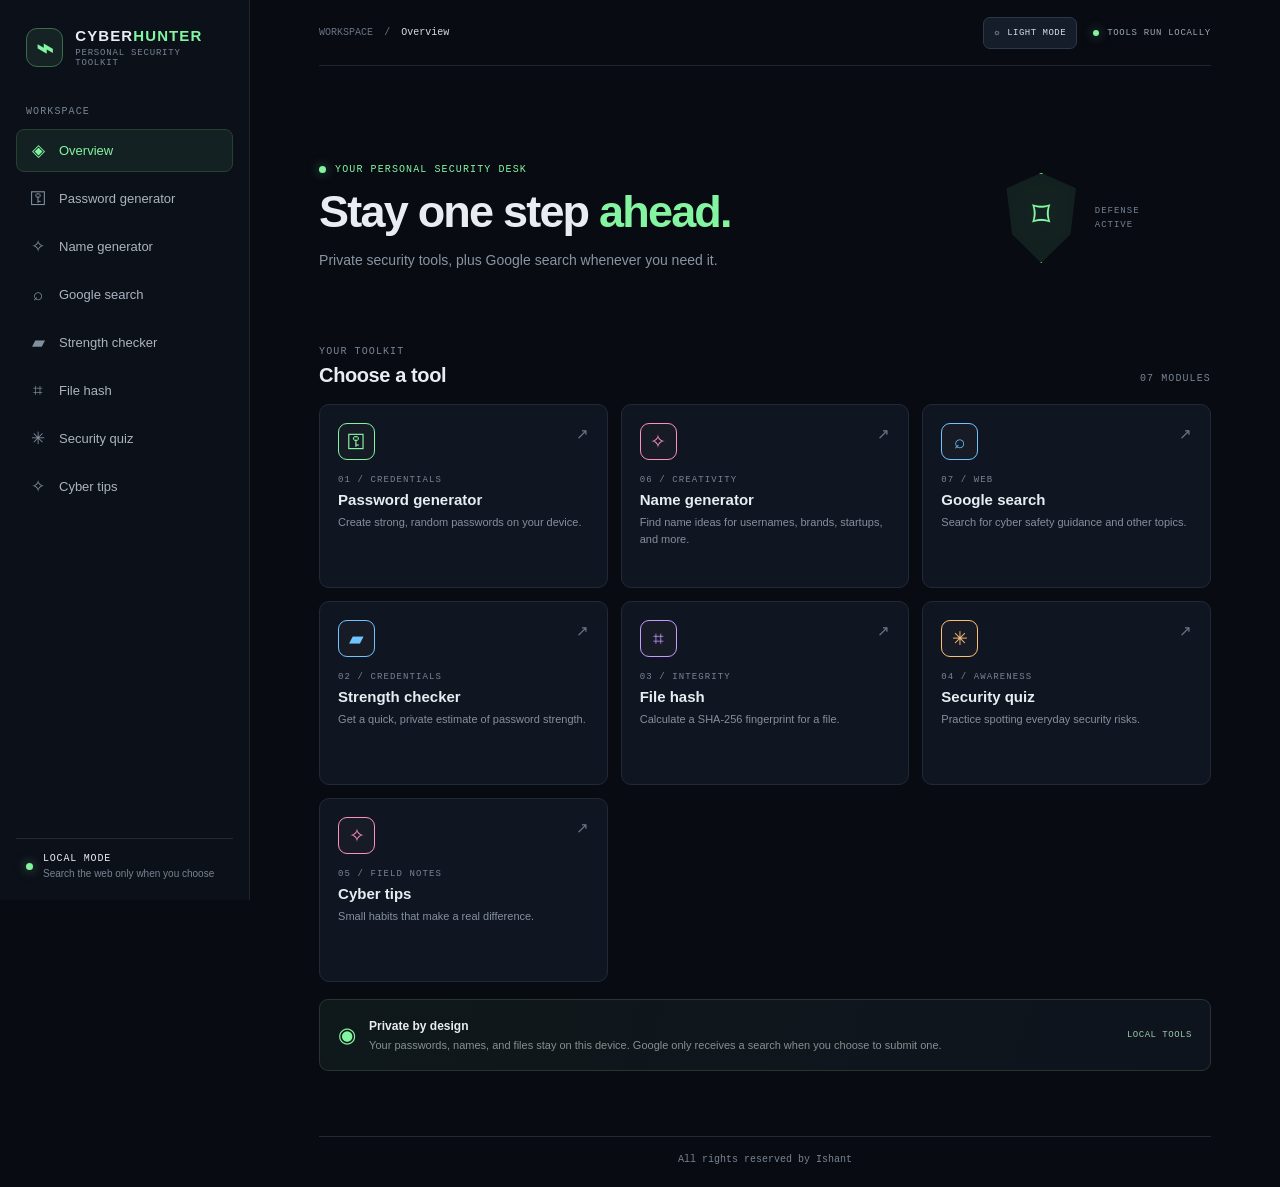
==== commit f504a5b8: "Add Ishant rights footer" ====
--- a/index.html
+++ b/index.html
@@ -153,6 +153,7 @@
         <div class="tip-feature"><div class="tip-orbit" aria-hidden="true">✧</div><p class="eyebrow">TODAY'S FIELD NOTE</p><h2 id="tipTitle"></h2><p id="tipDescription"></p><div class="tip-controls"><span id="tipCount"></span><button id="nextTip" class="secondary-button" type="button">NEXT TIP <span aria-hidden="true">→</span></button></div></div>
         <div class="tip-reminder"><span aria-hidden="true">◈</span><p><strong>Remember:</strong> Security is a habit, not a one-time setting.</p></div>
       </section>
+      <footer class="site-footer">All rights reserved by Ishant</footer>
     </main>
   </div>
   <script src="script.js"></script>
--- a/style.css
+++ b/style.css
@@ -39,6 +39,7 @@
 .view { display: none; max-width: 1040px; margin: 0 auto; padding: 47px 0 65px; animation: appear .22s ease-out; }
 .view.active { display: block; }
 .view[hidden] { display: none !important; }
+.site-footer { max-width: 1040px; margin: 0 auto; padding: 17px 0 22px; border-top: 1px solid var(--line); color: var(--muted); font: 10px var(--mono); text-align: center; }
 @keyframes appear { from { opacity: 0; transform: translateY(4px); } to { opacity: 1; transform: translateY(0); } }
 .welcome-row { display: flex; min-height: 210px; align-items: center; justify-content: space-between; }
 .eyebrow { margin: 0 0 12px; }
